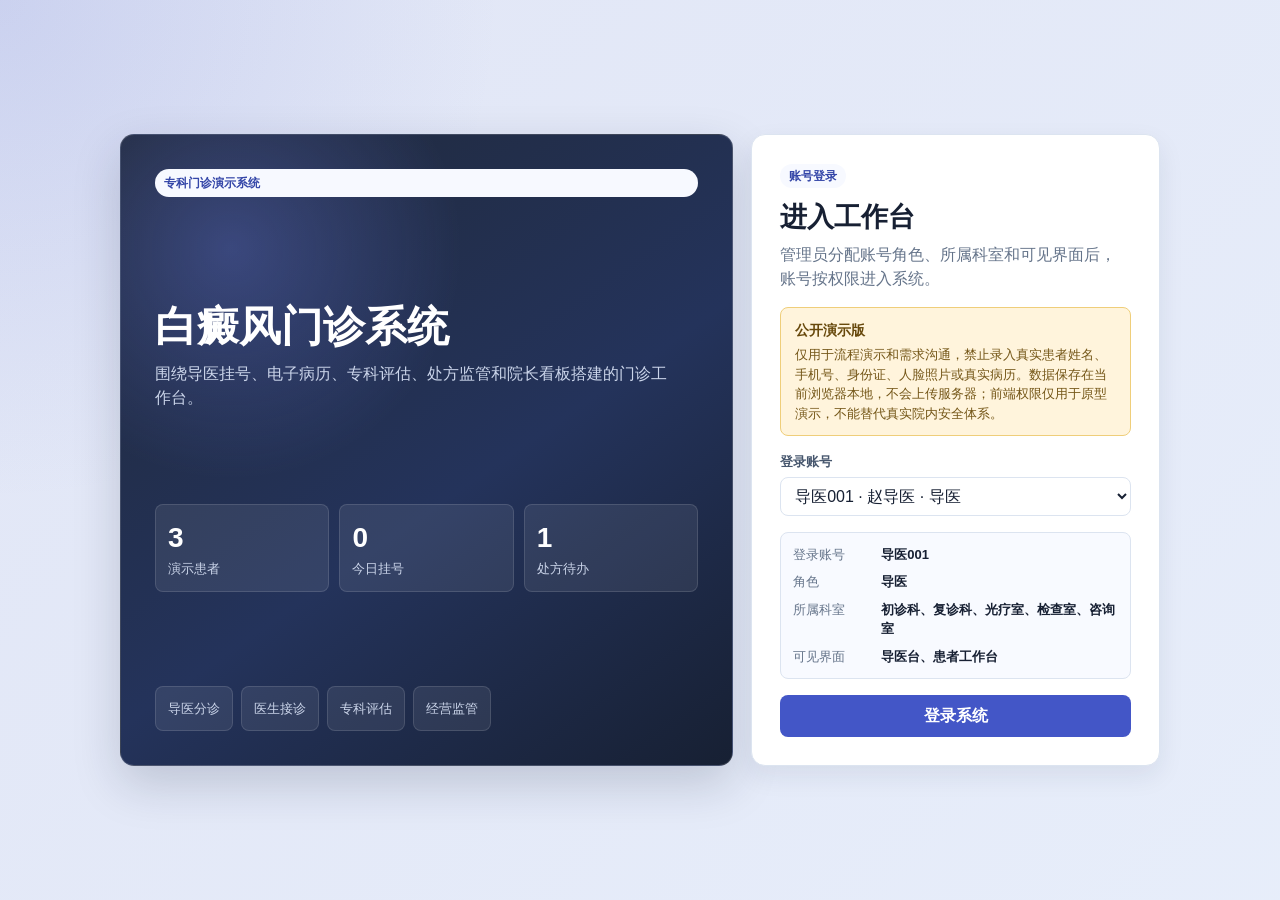
==== clinic-ai-workbench-github-pages/index.html @ c16e2f5a "门诊系统第二版" ====
<!doctype html>
<html lang="zh-CN">
  <head>
    <meta charset="UTF-8" />
    <meta name="viewport" content="width=device-width, initial-scale=1.0" />
    <meta name="robots" content="noindex, nofollow" />
    <meta name="description" content="白癜风门诊专病工作台公开演示版，仅用于流程演示和需求沟通。" />
    <link rel="icon" href="data:image/svg+xml,%3Csvg xmlns='http://www.w3.org/2000/svg' viewBox='0 0 64 64'%3E%3Crect width='64' height='64' rx='12' fill='%233854b8'/%3E%3Ctext x='32' y='40' text-anchor='middle' font-size='24' fill='white' font-family='Arial'%3E医%3C/text%3E%3C/svg%3E" />
    <title>白癜风门诊系统公开演示版</title>
    <link rel="stylesheet" href="./styles.css" />
  </head>
  <body>
    <div id="app" class="app-shell" aria-live="polite"></div>
    <script type="module" src="./app.js"></script>
  </body>
</html>
---- clinic-ai-workbench-github-pages/styles.css ----
﻿:root {
  --bg: #f3f6fb;
  --panel: #ffffff;
  --panel-soft: #f7f9ff;
  --surface: #f8faff;
  --surface-strong: #e8eef9;
  --line: #dce4f0;
  --line-strong: #c4d0e4;
  --text: #172033;
  --muted: #65748a;
  --muted-strong: #46566d;
  --teal: #4356c7;
  --teal-dark: #3446a8;
  --indigo: #2563eb;
  --green: #1f8a5f;
  --amber: #ad6813;
  --red: #c93636;
  --danger-soft: #fde8e8;
  --warning-soft: #fff4dc;
  --success-soft: #e8f7ef;
  --focus: rgba(67, 86, 199, 0.22);
  --drawer-bg: #1f2735;
  --drawer-bg-soft: #2b3446;
  --drawer-line: rgba(218, 226, 241, 0.16);
  --drawer-text: #f5f8ff;
  --drawer-muted: #b8c4d8;
  --radius: 8px;
  --shadow: 0 10px 26px rgba(25, 39, 62, 0.08);
  --shadow-raised: 0 18px 48px rgba(18, 30, 55, 0.18);
  --transition: 0.18s ease;
}

* {
  box-sizing: border-box;
}

body {
  margin: 0;
  background: var(--bg);
  color: var(--text);
  font-family: "Microsoft YaHei", "Segoe UI", Arial, sans-serif;
  line-height: 1.5;
  text-rendering: optimizeLegibility;
  -webkit-font-smoothing: antialiased;
}

button,
input,
select,
textarea {
  font: inherit;
}

button {
  border: 0;
  cursor: pointer;
  transition:
    background-color var(--transition),
    border-color var(--transition),
    color var(--transition),
    box-shadow var(--transition),
    transform var(--transition);
  touch-action: manipulation;
}

a,
button,
input,
select,
textarea {
  -webkit-tap-highlight-color: transparent;
}

button:focus-visible,
input:focus-visible,
select:focus-visible,
textarea:focus-visible {
  outline: 3px solid var(--focus);
  outline-offset: 2px;
}

.app-shell {
  --drawer-width: 292px;
  --patient-rail-width: 344px;
  min-height: 100vh;
  display: grid;
  grid-template-columns: var(--drawer-width) minmax(0, 1fr);
  transition: grid-template-columns 0.22s ease;
}

.app-shell.has-patient-rail {
  grid-template-columns: var(--drawer-width) minmax(0, 1fr) var(--patient-rail-width);
}

.drawer-collapsed {
  --drawer-width: 88px;
}

.settings-content-mode {
  background: #f4f6f9;
}

.settings-shell {
  --settings-drawer-width: 260px;
  grid-template-columns: 1fr;
}

.settings-shell.drawer-collapsed {
  --settings-drawer-width: 88px;
}

.login-shell {
  min-height: 100vh;
  display: block;
}

.login-page {
  min-height: 100vh;
  display: grid;
  place-items: center;
  padding: 32px;
  background:
    radial-gradient(circle at top left, rgba(67, 86, 199, 0.14), transparent 32%),
    linear-gradient(135deg, rgba(67, 86, 199, 0.1), rgba(37, 99, 235, 0.06)),
    var(--bg);
}

.login-stage {
  width: min(1040px, 100%);
  display: grid;
  grid-template-columns: minmax(0, 1.08fr) minmax(360px, 0.72fr);
  gap: 18px;
  align-items: stretch;
}

.login-visual-panel {
  min-height: 520px;
  display: grid;
  align-content: space-between;
  gap: 28px;
  border: 1px solid rgba(255, 255, 255, 0.16);
  border-radius: 14px;
  background:
    radial-gradient(circle at 18% 18%, rgba(116, 135, 255, 0.3), transparent 32%),
    linear-gradient(145deg, #20293a, #24335b 56%, #172033);
  color: #fff;
  box-shadow: var(--shadow-raised);
  padding: 34px;
  overflow: hidden;
}

.login-visual-panel h1 {
  margin: 12px 0 12px;
  font-size: 42px;
  line-height: 1.12;
}

.login-visual-panel p {
  max-width: 520px;
  margin: 0;
  color: #cbd5ea;
  font-size: 16px;
}

.login-metrics {
  display: grid;
  grid-template-columns: repeat(3, minmax(0, 1fr));
  gap: 10px;
}

.login-metrics div,
.login-flow-strip span {
  border: 1px solid rgba(255, 255, 255, 0.12);
  border-radius: var(--radius);
  background: rgba(255, 255, 255, 0.08);
  padding: 12px;
}

.login-metrics strong,
.login-metrics span {
  display: block;
}

.login-metrics strong {
  font-size: 28px;
}

.login-metrics span,
.login-flow-strip span {
  color: #cbd5ea;
  font-size: 13px;
}

.login-flow-strip {
  display: flex;
  flex-wrap: wrap;
  gap: 8px;
}

.login-card {
  width: 100%;
  background: var(--panel);
  border: 1px solid var(--line);
  border-radius: 14px;
  box-shadow: var(--shadow);
  padding: 28px;
  display: grid;
  gap: 16px;
  align-content: center;
}

.login-brand h1,
.login-brand h2 {
  margin: 10px 0 6px;
  font-size: 27px;
  letter-spacing: 0;
}

.login-brand p {
  margin: 0;
  color: var(--muted);
}

.login-preview {
  display: grid;
  gap: 8px;
  border: 1px solid var(--line);
  border-radius: var(--radius);
  background: var(--surface);
  padding: 12px;
}

.login-preview-row {
  display: grid;
  grid-template-columns: 78px minmax(0, 1fr);
  gap: 10px;
  font-size: 13px;
}

.login-preview-row span {
  color: var(--muted);
}

.login-button {
  justify-content: center;
  min-height: 44px;
}

.sidebar {
  border-right: 1px solid var(--drawer-line);
  background:
    linear-gradient(180deg, rgba(67, 86, 199, 0.22), transparent 28%),
    var(--drawer-bg);
  color: var(--drawer-text);
  min-height: 100vh;
  max-height: 100vh;
  padding: 16px;
  display: flex;
  flex-direction: column;
  gap: 14px;
  overflow: auto;
  position: sticky;
  top: 0;
}

.session-card {
  display: grid;
  grid-template-columns: 34px minmax(0, 1fr) auto;
  justify-content: stretch;
  align-items: center;
  gap: 10px;
  border: 1px solid var(--drawer-line);
  border-radius: var(--radius);
  background: rgba(255, 255, 255, 0.06);
  padding: 10px 12px;
}

.session-card strong,
.session-card span {
  display: block;
}

.session-card span {
  color: var(--drawer-muted);
  font-size: 12px;
  margin-top: 2px;
}

.brand {
  display: grid;
  grid-template-columns: 44px minmax(0, 1fr) auto;
  justify-content: stretch;
  gap: 12px;
  align-items: center;
  padding-bottom: 14px;
  border-bottom: 1px solid var(--drawer-line);
}

.brand h1 {
  margin: 0 0 4px;
  font-size: 22px;
  letter-spacing: 0;
}

.brand p,
.hint,
.empty {
  margin: 0;
  color: var(--muted);
  font-size: 13px;
}

.drawer-logo,
.drawer-menu-mark,
.settings-menu-mark {
  display: inline-flex;
  align-items: center;
  justify-content: center;
  width: 34px;
  height: 34px;
  border-radius: var(--radius);
  background: rgba(255, 255, 255, 0.1);
  color: var(--drawer-text);
  font-weight: 700;
  flex: 0 0 auto;
}

.drawer-logo {
  width: 44px;
  height: 44px;
  background: linear-gradient(135deg, var(--teal), var(--indigo));
  color: #fff;
  font-size: 14px;
}

.drawer-toggle {
  border: 1px solid var(--drawer-line);
  border-radius: var(--radius);
  background: rgba(255, 255, 255, 0.08);
  color: var(--drawer-text);
  padding: 7px 9px;
  white-space: nowrap;
}

.drawer-toggle:hover {
  background: rgba(255, 255, 255, 0.14);
}

.drawer-session .btn.ghost,
.app-drawer .btn.ghost {
  color: var(--drawer-text);
}

.drawer-panel {
  border: 1px solid var(--drawer-line);
  border-radius: var(--radius);
  background: rgba(255, 255, 255, 0.05);
  padding: 10px;
}

.drawer-panel .stat {
  border-color: var(--drawer-line);
  background: rgba(255, 255, 255, 0.06);
  color: #fff;
}

.drawer-panel .stat span {
  color: var(--drawer-muted);
}

.drawer-tools .input,
.drawer-tools .select {
  border-color: var(--drawer-line);
  background: rgba(10, 18, 32, 0.48);
  color: var(--drawer-text);
}

.drawer-tools .input::placeholder {
  color: var(--drawer-muted);
}

.badge {
  border-radius: 999px;
  background: var(--panel-soft);
  color: var(--teal-dark);
  padding: 5px 9px;
  font-size: 12px;
  white-space: nowrap;
  font-weight: 600;
}

.toolbar {
  display: grid;
  gap: 8px;
}

.patient-search-head {
  display: flex;
  align-items: center;
  justify-content: space-between;
  color: var(--text);
}

.patient-search-head span {
  color: var(--muted);
  font-size: 12px;
}

.patient-search-input {
  min-height: 42px;
}

.tag-filter-row {
  display: flex;
  gap: 6px;
  overflow-x: auto;
  padding-bottom: 2px;
}

.tag-chip {
  border: 1px solid var(--line);
  border-radius: 999px;
  background: var(--surface);
  color: var(--muted-strong);
  padding: 6px 10px;
  white-space: nowrap;
  font-size: 12px;
}

.tag-chip.active,
.tag-chip:hover {
  border-color: rgba(67, 86, 199, 0.42);
  background: #eef3ff;
  color: var(--teal-dark);
}

.patient-actions-row .btn {
  justify-content: center;
  min-height: 40px;
}

.modal-backdrop {
  position: fixed;
  inset: 0;
  z-index: 80;
  display: grid;
  place-items: center;
  overflow: auto;
  background: rgba(15, 24, 42, 0.54);
  padding: 24px 20px;
  backdrop-filter: blur(2px);
}

.patient-create-card {
  position: static;
  width: 100%;
  display: grid;
  gap: 10px;
  border: 1px solid var(--line);
  border-radius: var(--radius);
  background: #fff;
  box-shadow: none;
  padding: 12px;
}

.patient-create-modal .patient-create-card {
  width: min(560px, 100%);
  max-height: calc(100vh - 48px);
  overflow: auto;
  box-shadow: var(--shadow-raised);
  padding: 18px;
}

.crud-modal-backdrop {
  z-index: 90;
  align-items: start;
}

.crud-modal-card {
  width: min(920px, 100%);
  max-height: calc(100vh - 48px);
  display: grid;
  grid-template-rows: auto minmax(0, 1fr) auto;
  border: 1px solid var(--line);
  border-radius: var(--radius);
  background: #fff;
  box-shadow: var(--shadow-raised);
  overflow: hidden;
}

.crud-modal-head,
.crud-modal-footer {
  display: flex;
  justify-content: space-between;
  align-items: center;
  gap: 12px;
  padding: 14px 16px;
  background: var(--surface);
}

.crud-modal-head {
  border-bottom: 1px solid var(--line);
}

.crud-modal-head strong,
.crud-modal-head span {
  display: block;
}

.crud-modal-head strong {
  font-size: 18px;
}

.crud-modal-head span {
  color: var(--muted);
  font-size: 12px;
  margin-top: 2px;
}

.crud-modal-body {
  overflow: auto;
  padding: 16px;
}

.crud-modal-footer {
  justify-content: flex-end;
  border-top: 1px solid var(--line);
}

.modal-editor-card {
  border: 0;
  padding: 0;
  box-shadow: none;
}

.patient-create-head {
  display: flex;
  align-items: center;
  justify-content: space-between;
  gap: 12px;
  color: var(--text);
}

.patient-create-head span {
  display: block;
  margin-top: 2px;
  color: var(--muted);
  font-size: 12px;
}

.modal-close {
  border-radius: var(--radius);
  background: var(--surface-strong);
  color: var(--muted-strong);
  padding: 7px 10px;
  white-space: nowrap;
}

.modal-close:hover {
  background: #dfe7f6;
  color: var(--text);
}

.patient-create-card .input,
.patient-create-card .select {
  background: #fff;
  color: var(--text);
  border-color: var(--line);
}

.patient-create-card .input::placeholder {
  color: var(--muted);
}

.patient-create-grid {
  display: grid;
  grid-template-columns: repeat(2, minmax(0, 1fr));
  gap: 8px;
}

.patient-create-grid .full {
  grid-column: 1 / -1;
}

.input,
.select,
.textarea {
  width: 100%;
  border: 1px solid var(--line);
  border-radius: var(--radius);
  background: #fff;
  color: var(--text);
  min-height: 38px;
  padding: 9px 10px;
  outline: none;
  transition:
    border-color var(--transition),
    box-shadow var(--transition),
    background-color var(--transition);
}

.input:focus,
.select:focus,
.textarea:focus {
  border-color: var(--indigo);
  box-shadow: 0 0 0 3px var(--focus);
}

.textarea {
  min-height: 92px;
  resize: vertical;
}

.toolbar-row,
.button-row {
  display: flex;
  gap: 8px;
  flex-wrap: wrap;
  align-items: center;
}

.btn {
  border: 1px solid transparent;
  border-radius: var(--radius);
  min-height: 36px;
  padding: 8px 12px;
  color: var(--text);
  background: var(--surface-strong);
  display: inline-flex;
  align-items: center;
  justify-content: center;
  gap: 6px;
  font-weight: 600;
}

.btn.action-btn {
  justify-self: start;
  justify-content: center;
  min-width: 60px;
  width: auto;
  min-height: 34px;
  padding: 7px 12px;
  white-space: nowrap;
}

.btn.primary {
  background: var(--teal);
  color: #fff;
}

.btn.danger {
  background: var(--danger-soft);
  color: #9d2424;
}

.btn.ghost {
  background: transparent;
  color: var(--teal-dark);
  padding-left: 4px;
  padding-right: 4px;
}

.btn:hover {
  border-color: var(--line-strong);
  background: #dfe7f6;
}

.btn.primary:hover {
  background: var(--teal-dark);
  border-color: var(--teal-dark);
}

.btn.danger:hover {
  background: #fbd1d1;
  border-color: #f4bbbb;
}

.btn.ghost:hover {
  border-color: transparent;
  background: rgba(67, 86, 199, 0.08);
}

.btn:active {
  transform: translateY(1px);
}

.btn:disabled {
  cursor: not-allowed;
  opacity: 0.55;
}

.file-label {
  position: relative;
  overflow: hidden;
}

.file-label input {
  position: absolute;
  inset: 0;
  opacity: 0;
  cursor: pointer;
}

.stats-grid {
  display: grid;
  grid-template-columns: repeat(3, 1fr);
  gap: 8px;
}

.stat {
  background: var(--panel);
  border: 1px solid var(--line);
  border-radius: var(--radius);
  padding: 10px;
}

.stat strong {
  display: block;
  font-size: 20px;
}

.stat span {
  color: var(--muted);
  font-size: 12px;
}

.patient-list {
  display: grid;
  gap: 8px;
  overflow: auto;
  padding-right: 2px;
  flex: 1;
  min-height: 0;
}

.patient-card {
  width: 100%;
  text-align: left;
  display: grid;
  grid-template-columns: 38px minmax(0, 1fr) minmax(70px, auto);
  gap: 10px;
  align-items: center;
  background: #fff;
  border: 1px solid var(--line);
  border-radius: var(--radius);
  padding: 10px;
}

.patient-card.active {
  border-color: var(--teal);
  box-shadow: 0 0 0 3px rgba(67, 86, 199, 0.14);
}

.patient-card:hover {
  border-color: var(--line-strong);
  background: var(--surface);
}

.patient-card-avatar {
  display: inline-flex;
  align-items: center;
  justify-content: center;
  width: 36px;
  height: 36px;
  border-radius: 10px;
  background: #eef3ff;
  color: var(--teal-dark);
  font-weight: 700;
}

.patient-card-main,
.patient-card-side {
  min-width: 0;
}

.patient-card-main strong,
.mini-title {
  display: block;
  font-size: 15px;
}

.patient-card-main span {
  display: block;
  color: var(--muted);
  font-size: 12px;
  overflow: hidden;
  text-overflow: ellipsis;
}

.patient-card-tags {
  display: flex;
  gap: 5px;
  flex-wrap: wrap;
  margin-top: 5px;
}

.patient-card-tags em {
  border-radius: 999px;
  background: var(--panel-soft);
  color: var(--muted-strong);
  padding: 2px 6px;
  font-size: 11px;
  font-style: normal;
}

.patient-card-side {
  display: grid;
  gap: 3px;
  justify-items: end;
  color: #617087;
  font-size: 12px;
}

.patient-meta {
  display: flex;
  justify-content: space-between;
  gap: 10px;
  color: var(--muted);
  font-size: 12px;
  margin-top: 5px;
}

.workspace {
  min-width: 0;
  padding: 22px;
}

.workspace-hero {
  display: grid;
  grid-template-columns: minmax(0, 1fr) 270px;
  gap: 14px;
  align-items: stretch;
  margin-bottom: 16px;
}

.workspace-hero-main,
.workspace-hero-metrics,
.director-command-panel,
.settings-command-panel {
  border: 1px solid var(--line);
  border-radius: 14px;
  background: #fff;
  box-shadow: var(--shadow);
}

.workspace-hero-main {
  padding: 20px;
  background:
    linear-gradient(120deg, rgba(67, 86, 199, 0.08), transparent 46%),
    #fff;
}

.workspace-hero-main h2,
.director-command-panel h3,
.settings-command-panel h3 {
  margin: 4px 0 6px;
  font-size: 26px;
  line-height: 1.25;
}

.workspace-hero-main p {
  max-width: 780px;
  margin: 0;
  color: var(--muted);
}

.section-eyebrow {
  display: inline-flex;
  width: fit-content;
  border-radius: 999px;
  background: #edf2ff;
  color: var(--teal-dark);
  padding: 4px 9px;
  font-size: 12px;
  font-weight: 700;
}

.workspace-hero-tags {
  display: flex;
  flex-wrap: wrap;
  gap: 8px;
  margin-top: 14px;
}

.workspace-hero-tags span {
  border: 1px solid var(--line);
  border-radius: 999px;
  background: var(--surface);
  color: var(--muted-strong);
  padding: 5px 10px;
  font-size: 12px;
}

.workspace-hero-metrics {
  display: grid;
  grid-template-columns: 1fr;
  gap: 10px;
  border: 0;
  background: transparent;
  box-shadow: none;
}

.workspace-hero-metrics div {
  display: grid;
  grid-template-columns: 76px minmax(0, 1fr);
  align-content: center;
  align-items: center;
  gap: 6px;
  min-height: 62px;
  padding: 12px 14px;
  border: 1px solid var(--line);
  border-radius: 14px;
  background: #fff;
  box-shadow: var(--shadow);
}

.workspace-hero-metrics strong {
  display: block;
  font-size: 22px;
  color: var(--text);
  line-height: 1.1;
  overflow-wrap: anywhere;
}

.workspace-hero-metrics span {
  color: var(--muted);
  font-size: 12px;
}

.patient-rail {
  min-width: 0;
  min-height: 100vh;
  max-height: 100vh;
  overflow: auto;
  position: sticky;
  top: 0;
  display: grid;
  align-content: start;
  gap: 12px;
  border-left: 1px solid var(--line);
  background: #eef3fb;
  padding: 16px;
}

.patient-rail-card {
  border: 1px solid var(--line);
  border-radius: var(--radius);
  background: #fff;
  box-shadow: var(--shadow);
  padding: 12px;
}

.patient-rail .stats-grid {
  grid-template-columns: repeat(3, minmax(0, 1fr));
}

.patient-rail .stat {
  background: var(--surface);
  box-shadow: none;
}

.patient-rail .toolbar-row .btn,
.patient-rail .file-label {
  flex: 1 1 130px;
  justify-content: center;
}

.patient-rail .btn.ghost {
  color: var(--indigo);
}

.patient-rail .patient-list {
  flex: none;
  overflow: visible;
  min-height: 0;
  padding-right: 0;
}

.patient-rail .patient-card {
  background: #fff;
}

.patient-rail .patient-create-grid {
  grid-template-columns: 1fr;
}

.patient-rail .patient-create-grid .full {
  grid-column: auto;
}

.settings-workspace {
  padding: 0;
}

.drawer-collapsed .drawer-text,
.drawer-collapsed .drawer-panel,
.drawer-collapsed .drawer-tools,
.drawer-collapsed .app-drawer .patient-list,
.drawer-collapsed .toast,
.drawer-collapsed .settings-console-switcher > span {
  display: none !important;
}

.drawer-collapsed .app-drawer,
.drawer-collapsed .settings-console-sidebar {
  align-items: center;
  padding-left: 10px;
  padding-right: 10px;
}

.drawer-collapsed .drawer-brand,
.drawer-collapsed .settings-console-brand,
.drawer-collapsed .drawer-session,
.drawer-collapsed .drawer-nav-item,
.drawer-collapsed .settings-menu-item {
  grid-template-columns: 1fr;
  justify-items: center;
}

.drawer-collapsed .drawer-brand,
.drawer-collapsed .drawer-session {
  width: 100%;
}

.drawer-collapsed .drawer-logo {
  width: 42px;
  height: 42px;
}

.drawer-collapsed .drawer-toggle {
  width: 54px;
  padding: 6px 4px;
  font-size: 12px;
}

.drawer-collapsed .module-nav,
.drawer-collapsed .settings-console-menu,
.drawer-collapsed .settings-console-switcher {
  width: 100%;
}

.topbar {
  display: grid;
  grid-template-columns: minmax(0, 1.4fr) minmax(260px, 0.6fr);
  gap: 14px;
  margin-bottom: 14px;
}

.panel {
  background: var(--panel);
  border: 1px solid var(--line);
  border-radius: var(--radius);
  box-shadow: var(--shadow);
}

.panel-inner {
  padding: 16px;
}

.patient-title {
  display: flex;
  flex-wrap: wrap;
  justify-content: space-between;
  gap: 10px;
  align-items: flex-start;
}

.patient-title h2 {
  margin: 0 0 6px;
  font-size: 24px;
}

.risk-card {
  background: linear-gradient(135deg, #ffffff, #eef3ff);
}

.risk-grid {
  display: grid;
  grid-template-columns: repeat(3, 1fr);
  gap: 10px;
}

.risk-number {
  font-size: 28px;
  font-weight: 700;
}

.risk-label {
  color: var(--muted);
  font-size: 12px;
}

.risk-high {
  color: var(--red);
}

.risk-mid {
  color: var(--amber);
}

.risk-low {
  color: var(--green);
}

.tabs {
  display: flex;
  gap: 8px;
  flex-wrap: wrap;
  margin-bottom: 14px;
}

.tab {
  border: 1px solid transparent;
  border-radius: var(--radius);
  padding: 10px 12px;
  background: var(--surface-strong);
  color: var(--text);
  font-weight: 600;
}

.tab.active {
  background: var(--teal);
  color: #fff;
}

.tab:hover {
  border-color: var(--line-strong);
  background: #dfe7f6;
}

.content-grid {
  display: grid;
  grid-template-columns: minmax(0, 1fr) 310px;
  gap: 14px;
}

.content-grid.specialty-tab-layout {
  grid-template-columns: 1fr;
}

.specialty-tab-layout .side-stack {
  grid-template-columns: repeat(3, minmax(0, 1fr));
}

.form-grid {
  display: grid;
  grid-template-columns: repeat(2, minmax(0, 1fr));
  gap: 12px;
}

.form-grid.one {
  grid-template-columns: 1fr;
}

.field {
  display: grid;
  gap: 5px;
}

.field label {
  color: var(--muted-strong);
  font-size: 13px;
  font-weight: 600;
}

.entry-card {
  border: 1px solid var(--line);
  border-radius: var(--radius);
  padding: 12px;
  display: grid;
  gap: 10px;
  background: #fff;
}

.entry-card + .entry-card {
  margin-top: 10px;
}

.entry-head {
  display: flex;
  justify-content: space-between;
  align-items: center;
  gap: 10px;
}

.crud-summary-list {
  display: grid;
  gap: 10px;
  margin-top: 10px;
}

.crud-summary-card {
  display: grid;
  grid-template-columns: minmax(0, 1fr) auto auto;
  gap: 10px;
  align-items: center;
  border: 1px solid var(--line);
  border-radius: var(--radius);
  background: #fff;
  padding: 12px;
}

.crud-summary-card:hover {
  border-color: var(--line-strong);
  background: var(--surface);
}

.crud-summary-card strong,
.crud-summary-card span {
  display: block;
  min-width: 0;
  overflow-wrap: anywhere;
}

.crud-summary-card > div:first-child span {
  margin-top: 3px;
  color: var(--muted);
  font-size: 12px;
}

.crud-summary-card .button-row {
  justify-content: flex-end;
}

.crud-detail-grid {
  display: grid;
  grid-template-columns: repeat(2, minmax(0, 1fr));
  gap: 10px;
  margin-top: 10px;
}

.detail-item {
  border: 1px solid var(--line);
  border-radius: var(--radius);
  background: var(--surface);
  padding: 10px;
}

.detail-item span,
.detail-item strong {
  display: block;
}

.detail-item span {
  color: var(--muted);
  font-size: 12px;
}

.detail-item strong {
  margin-top: 3px;
  font-size: 14px;
}

.side-stack {
  display: grid;
  gap: 14px;
}

.ai-list {
  display: grid;
  gap: 10px;
  margin: 0;
  padding: 0;
  list-style: none;
}

.ai-list li {
  border-left: 4px solid var(--teal);
  background: #f7f9ff;
  border-radius: 6px;
  padding: 9px 10px;
}

.factor {
  display: grid;
  gap: 6px;
}

.factor-bar {
  height: 8px;
  border-radius: 999px;
  background: #edf2fb;
  overflow: hidden;
}

.factor-bar span {
  display: block;
  height: 100%;
  background: var(--teal);
}

.script-box,
.summary-box {
  white-space: pre-wrap;
  background: var(--surface);
  border: 1px solid var(--line);
  border-radius: var(--radius);
  padding: 12px;
}

.toast {
  min-height: 20px;
  color: var(--indigo);
  font-size: 13px;
}

.privacy {
  border: 1px solid #f0d6a3;
  background: var(--warning-soft);
  border-radius: var(--radius);
  padding: 10px 12px;
  color: #6b4b17;
  font-size: 13px;
}

.record-management,
.record-photo-section,
.template-section,
.version-section {
  display: grid;
  gap: 12px;
  margin-bottom: 18px;
}

.record-photo-section {
  border: 1px solid var(--line);
  border-radius: var(--radius);
  background: #fff;
  padding: 14px;
}

.record-photo-section .entry-head {
  align-items: flex-start;
}

.record-photo-upload {
  display: grid;
  gap: 12px;
  border: 1px solid var(--line);
  border-radius: var(--radius);
  background: var(--surface);
  padding: 12px;
}

.record-photo-history {
  display: grid;
  grid-template-columns: repeat(auto-fit, minmax(240px, 1fr));
  gap: 10px;
}

.record-photo-card {
  display: grid;
  grid-template-columns: 82px minmax(0, 1fr);
  gap: 10px;
  align-items: start;
  border: 1px solid var(--line);
  border-radius: var(--radius);
  background: #fff;
  padding: 10px;
  min-width: 0;
}

.record-photo-card img,
.photo-entry-preview img {
  width: 100%;
  height: 82px;
  object-fit: cover;
  border-radius: 6px;
  border: 1px solid var(--line);
  background: #f4f7fb;
}

.record-photo-card strong,
.record-photo-card p,
.record-photo-card span {
  display: block;
  min-width: 0;
  overflow-wrap: anywhere;
}

.record-photo-card p {
  margin: 5px 0;
  color: var(--muted);
  font-size: 13px;
}

.record-photo-card span {
  color: var(--muted);
  font-size: 12px;
}

.photo-placeholder {
  display: grid;
  place-items: center;
  height: 82px;
  border: 1px dashed var(--line);
  border-radius: 6px;
  background: var(--surface);
  color: var(--muted);
  font-size: 12px;
}

.photo-entry-preview {
  margin: 0;
}

.photo-entry-preview img {
  height: 220px;
  object-fit: contain;
}

.specialty-workbench {
  display: grid;
  gap: 14px;
}

.specialty-head {
  align-items: flex-start;
}

.specialty-metrics {
  display: grid;
  grid-template-columns: repeat(6, minmax(0, 1fr));
  gap: 8px;
}

.specialty-card {
  border: 1px solid var(--line);
  border-radius: var(--radius);
  background: #fff;
  padding: 14px;
  display: grid;
  gap: 12px;
}

.specialty-card h4 {
  margin: 0 0 4px;
  font-size: 16px;
}

.specialty-grid {
  display: grid;
  grid-template-columns: minmax(320px, 0.82fr) minmax(0, 1.18fr);
  gap: 14px;
}

.body-map-layout {
  display: grid;
  grid-template-columns: 210px minmax(0, 1fr);
  gap: 14px;
  align-items: stretch;
}

.body-map-figure {
  position: relative;
  min-height: 360px;
  border: 1px solid var(--line);
  border-radius: var(--radius);
  background: linear-gradient(180deg, #f8faff, #edf2fb);
  overflow: hidden;
}

.body-silhouette {
  position: absolute;
  inset: 24px 58px 24px;
  border-radius: 42px 42px 34px 34px;
  background: linear-gradient(180deg, #dfe8f6, #cdd8ea);
  opacity: 0.72;
}

.body-silhouette::before,
.body-silhouette::after {
  content: "";
  position: absolute;
  left: 50%;
  transform: translateX(-50%);
  background: #dfe8f6;
}

.body-silhouette::before {
  top: -28px;
  width: 54px;
  height: 54px;
  border-radius: 50%;
}

.body-silhouette::after {
  bottom: -62px;
  width: 118px;
  height: 82px;
  border-radius: 0 0 48px 48px;
}

.body-region {
  position: absolute;
  z-index: 2;
  display: grid;
  place-items: center;
  gap: 2px;
  width: 62px;
  min-height: 52px;
  border: 1px solid #cbd8ec;
  border-radius: var(--radius);
  background: rgba(255, 255, 255, 0.92);
  color: var(--text);
  box-shadow: 0 8px 20px rgba(29, 49, 55, 0.08);
}

.body-region strong {
  font-size: 17px;
  color: var(--teal-dark);
}

.body-region span {
  font-size: 12px;
}

.body-region.active {
  border-color: var(--teal);
  background: #edf2ff;
}

.body-region:disabled {
  cursor: default;
  opacity: 0.75;
}

.region-face {
  top: 18px;
  left: 74px;
}

.region-headNeck {
  top: 76px;
  left: 74px;
}

.region-trunk {
  top: 144px;
  left: 74px;
}

.region-upperLimbs {
  top: 134px;
  left: 12px;
}

.region-hands {
  top: 212px;
  left: 10px;
}

.region-lowerLimbs {
  top: 236px;
  left: 74px;
}

.region-feet {
  top: 294px;
  left: 74px;
}

.body-map-legend {
  display: grid;
  align-content: start;
  gap: 8px;
}

.body-map-legend div {
  border: 1px solid var(--line);
  border-radius: var(--radius);
  background: var(--surface);
  padding: 9px 10px;
}

.body-map-legend strong,
.body-map-legend span {
  display: block;
}

.body-map-legend span {
  color: var(--muted);
  font-size: 12px;
  margin-top: 2px;
}

.vasi-table th,
.vasi-table td {
  vertical-align: middle;
}

.vasi-table {
  min-width: 760px;
}

.compact-input {
  min-width: 92px;
  padding: 7px 8px;
}

.photo-compare-selects,
.photo-compare-grid {
  display: grid;
  grid-template-columns: repeat(2, minmax(0, 1fr));
  gap: 12px;
}

.compare-photo {
  border: 1px solid var(--line);
  border-radius: var(--radius);
  background: var(--surface);
  padding: 10px;
  display: grid;
  gap: 8px;
}

.compare-photo img {
  width: 100%;
  aspect-ratio: 4 / 3;
  object-fit: cover;
  border-radius: var(--radius);
  border: 1px solid var(--line);
  background: #fff;
}

.compare-photo p {
  margin: 0;
}

.photo-placeholder.large {
  min-height: 180px;
}

.phototherapy-entry .textarea {
  min-height: 74px;
}

.trend-board {
  display: grid;
  gap: 8px;
}

.trend-point {
  display: grid;
  grid-template-columns: 96px 120px minmax(0, 1fr) minmax(120px, 0.45fr);
  gap: 10px;
  align-items: center;
  border: 1px solid var(--line);
  border-radius: var(--radius);
  background: var(--surface);
  padding: 9px 10px;
}

.trend-point span,
.trend-point em {
  color: var(--muted);
  font-size: 12px;
  font-style: normal;
}

.trend-bar {
  height: 12px;
  border-radius: 999px;
  background: #e8eef7;
  overflow: hidden;
}

.trend-bar i {
  display: block;
  height: 100%;
  border-radius: inherit;
  background: linear-gradient(90deg, var(--teal), var(--indigo));
}

.record-status-grid {
  display: grid;
  grid-template-columns: repeat(4, minmax(0, 1fr));
  gap: 10px;
}

.record-status-card {
  border: 1px solid var(--line);
  border-radius: var(--radius);
  background: var(--surface);
  padding: 12px;
}

.record-status-card span {
  display: block;
  color: var(--muted);
  font-size: 12px;
}

.record-status-card strong {
  display: block;
  margin-top: 4px;
  font-size: 18px;
}

.record-meta {
  display: flex;
  flex-wrap: wrap;
  gap: 8px;
  color: var(--muted);
  font-size: 12px;
}

.record-meta span {
  border-radius: 999px;
  background: var(--panel-soft);
  padding: 5px 9px;
}

.quality-box,
.ai-confirm-box {
  display: grid;
  grid-template-columns: minmax(0, 1fr) minmax(0, 1fr);
  gap: 12px;
  border: 1px solid #f0d6a3;
  background: var(--warning-soft);
  border-radius: var(--radius);
  padding: 12px;
}

.ai-confirm-box {
  grid-template-columns: minmax(0, 1fr) auto;
  align-items: center;
  margin-bottom: 14px;
}

.quality-box.pass {
  border-color: #b9dfc8;
  background: var(--success-soft);
}

.quality-box p,
.ai-confirm-box p {
  margin: 4px 0 0;
  color: var(--muted);
  font-size: 13px;
}

.version-card {
  border: 1px solid var(--line);
  border-radius: var(--radius);
  background: #fff;
  padding: 10px 12px;
}

.version-card span {
  display: block;
  color: var(--muted);
  font-size: 12px;
  margin-top: 4px;
}

.version-card p {
  margin: 4px 0 0;
  color: var(--muted);
  font-size: 13px;
}

.module-nav {
  display: grid;
  grid-template-columns: 1fr;
  gap: 8px;
}

.drawer-nav-group {
  display: grid;
  gap: 6px;
}

.module-btn {
  display: grid;
  grid-template-columns: 34px minmax(0, 1fr);
  align-items: center;
  gap: 10px;
  border: 1px solid transparent;
  border-radius: var(--radius);
  background: transparent;
  color: var(--drawer-text);
  padding: 11px 10px;
  text-align: left;
}

.drawer-nav-group .module-btn {
  grid-template-columns: 34px minmax(0, 1fr) auto;
}

.drawer-chevron {
  color: var(--drawer-muted);
  font-size: 12px;
}

.module-btn.active {
  border-color: rgba(255, 255, 255, 0.12);
  background: rgba(255, 255, 255, 0.12);
  color: #fff;
  box-shadow: inset 4px 0 0 #788bff;
}

.module-btn:hover {
  background: rgba(255, 255, 255, 0.1);
}

.settings-subnav {
  display: grid;
  gap: 6px;
  padding-left: 44px;
  padding-bottom: 4px;
}

.settings-subnav-item {
  width: 100%;
  border: 1px solid var(--drawer-line);
  border-radius: var(--radius);
  background: rgba(10, 18, 32, 0.32);
  color: var(--drawer-text);
  padding: 9px 10px;
  text-align: left;
}

.settings-subnav-item:hover,
.settings-subnav-item.active {
  border-color: rgba(120, 139, 255, 0.5);
  background: rgba(255, 255, 255, 0.12);
  color: #fff;
}

.drawer-collapsed .drawer-nav-group .module-btn {
  grid-template-columns: 1fr;
}

.drawer-collapsed .settings-subnav {
  display: none;
}

.compact {
  gap: 6px;
}

.page-head {
  display: flex;
  justify-content: space-between;
  align-items: flex-start;
  gap: 16px;
  margin-bottom: 14px;
}

.page-head h2 {
  margin: 0 0 4px;
  font-size: 26px;
  letter-spacing: 0;
}

.settings-page-head {
  align-items: center;
  min-height: 64px;
  border: 1px solid var(--line);
  border-radius: var(--radius);
  background: #fff;
  padding: 16px 18px;
  box-shadow: var(--shadow);
}

.settings-page-head .btn {
  min-width: 96px;
  white-space: nowrap;
}

.wide-first {
  grid-template-columns: minmax(0, 1fr) 360px;
  margin-bottom: 14px;
}

.guide-command-strip {
  display: grid;
  grid-template-columns: repeat(4, minmax(0, 1fr));
  gap: 12px;
  margin-bottom: 14px;
}

.guide-command-strip article {
  border: 1px solid var(--line);
  border-radius: 14px;
  background: #fff;
  box-shadow: var(--shadow);
  padding: 16px;
}

.guide-command-strip span,
.guide-command-strip strong {
  display: block;
}

.guide-command-strip span {
  color: var(--muted);
  font-size: 12px;
}

.guide-command-strip strong {
  margin-top: 4px;
  font-size: 26px;
  line-height: 1.1;
}

.guide-layout {
  grid-template-columns: minmax(0, 1fr) 340px;
  margin-bottom: 14px;
}

.guide-register-panel {
  border-radius: 14px;
}

.guide-register-panel .button-row {
  gap: 10px;
  align-items: center;
}

.guide-register-panel .button-row .btn.primary {
  min-height: 34px;
  padding: 7px 14px;
  border-radius: 8px;
  font-size: 14px;
  line-height: 1.2;
  box-shadow: 0 6px 14px rgba(67, 86, 199, 0.16);
  flex: 0 0 auto;
}

.guide-register-panel .button-row .hint {
  min-width: 0;
  color: var(--muted-strong);
}

.guide-side {
  gap: 12px;
}

.guide-routing-card {
  background:
    linear-gradient(135deg, rgba(67, 86, 199, 0.08), transparent 55%),
    #fff;
}

.flow-rail {
  display: grid;
  gap: 8px;
  margin-top: 12px;
}

.flow-rail span {
  position: relative;
  display: block;
  border: 1px solid var(--line);
  border-radius: var(--radius);
  background: var(--surface);
  padding: 10px 12px 10px 34px;
  font-weight: 700;
}

.flow-rail span::before {
  content: "";
  position: absolute;
  left: 13px;
  top: 50%;
  width: 8px;
  height: 8px;
  border-radius: 999px;
  background: var(--teal);
  transform: translateY(-50%);
}

.top-gap {
  margin-top: 12px;
}

.textarea.short {
  min-height: 68px;
}

.small-select {
  max-width: 180px;
}

.queue-list,
.settings-list,
.audit-list {
  display: grid;
  gap: 10px;
}

.queue-card,
.settings-row,
.audit-item {
  border: 1px solid var(--line);
  border-radius: var(--radius);
  background: #fff;
  padding: 12px;
}

.queue-card:hover,
.settings-row:hover,
.audit-item:hover {
  border-color: var(--line-strong);
  background: var(--surface);
}

.queue-card {
  display: grid;
  grid-template-columns: minmax(180px, 1fr) minmax(280px, 1.1fr) auto;
  gap: 12px;
  align-items: center;
}

.queue-controls {
  display: grid;
  grid-template-columns: minmax(120px, 1fr) minmax(120px, 1fr) auto;
  gap: 8px;
  align-items: center;
}

.status-pill {
  display: inline-flex;
  align-items: center;
  justify-content: center;
  justify-self: start;
  width: fit-content;
  min-height: 28px;
  border-radius: 999px;
  background: #e5f4f8;
  color: #075f7a;
  padding: 4px 9px;
  font-size: 12px;
  font-weight: 700;
  white-space: nowrap;
}

.status-pill.warning {
  background: var(--warning-soft);
  color: #9a5a00;
}

.status-pill.saved {
  background: var(--success-soft);
  color: #226340;
}

.status-pill.muted {
  background: #eef3f2;
  color: var(--muted);
}

.permission-box {
  border: 1px solid #eed3d3;
  background: var(--danger-soft);
  color: #7c2b2b;
  border-radius: var(--radius);
  padding: 14px;
}

.flow-list {
  margin: 10px 0 0;
  padding-left: 18px;
  color: var(--muted);
  font-size: 13px;
}

.director-stats {
  grid-template-columns: repeat(6, minmax(0, 1fr));
  margin-bottom: 14px;
}

.director-command-panel,
.settings-command-panel {
  display: grid;
  grid-template-columns: minmax(0, 1fr) auto;
  gap: 16px;
  align-items: center;
  padding: 18px;
  margin-bottom: 14px;
}

.director-command-panel p,
.settings-command-panel p {
  margin: 0;
}

.director-command-panel .dashboard-filters {
  margin-bottom: 0;
}

.kpi-board .stat {
  border-radius: 14px;
  padding: 14px;
}

.kpi-board .kpi-primary {
  background:
    linear-gradient(135deg, rgba(67, 86, 199, 0.14), transparent),
    #fff;
  border-color: rgba(67, 86, 199, 0.26);
}

.dashboard-filters {
  margin-bottom: 14px;
}

.dashboard-filters .select {
  max-width: 260px;
}

.dashboard-grid {
  display: grid;
  grid-template-columns: repeat(2, minmax(0, 1fr));
  gap: 14px;
  margin-bottom: 14px;
}

.table-wrap {
  overflow: auto;
}

.data-table {
  width: 100%;
  border-collapse: collapse;
  min-width: 560px;
  font-size: 13px;
}

.data-table th,
.data-table td {
  border-bottom: 1px solid var(--line);
  padding: 10px 9px;
  text-align: left;
  vertical-align: top;
}

.data-table th {
  color: var(--muted-strong);
  font-weight: 600;
  background: var(--surface);
}

.data-table tbody tr:hover td {
  background: #f7f9ff;
}

.settings-console {
  display: grid;
  grid-template-columns: var(--settings-drawer-width) minmax(0, 1fr);
  min-height: 100vh;
  overflow: hidden;
  border: 0;
  border-radius: 0;
  background: var(--bg);
}

.settings-console-sidebar {
  display: grid;
  grid-template-rows: auto minmax(0, 1fr) auto;
  gap: 18px;
  background:
    linear-gradient(180deg, rgba(67, 86, 199, 0.22), transparent 28%),
    var(--drawer-bg);
  color: var(--drawer-text);
  padding: 16px 0;
}

.settings-console-brand {
  display: grid;
  grid-template-columns: 44px minmax(0, 1fr) auto;
  gap: 12px;
  align-items: center;
  padding: 0 16px 16px;
  border-bottom: 1px solid var(--drawer-line);
}

.settings-console-brand strong {
  display: block;
  font-size: 18px;
}

.settings-console-brand .drawer-text span {
  display: block;
  margin-top: 6px;
  color: var(--drawer-muted);
  font-size: 12px;
}

.settings-console-menu {
  display: grid;
  align-content: start;
  gap: 6px;
}

.settings-console-switcher {
  display: grid;
  align-content: end;
  gap: 6px;
  padding-top: 18px;
  border-top: 1px solid var(--drawer-line);
}

.settings-console-switcher > span {
  padding: 0 22px 4px;
  color: var(--drawer-muted);
  font-size: 12px;
}

.settings-menu-item {
  display: grid;
  grid-template-columns: 34px minmax(0, 1fr);
  gap: 10px;
  width: 100%;
  border: 0;
  border-left: 4px solid transparent;
  background: transparent;
  color: var(--drawer-text);
  padding: 13px 18px;
  text-align: left;
  cursor: pointer;
}

.settings-menu-item:hover,
.settings-menu-item.active {
  border-left-color: #788bff;
  background: rgba(255, 255, 255, 0.12);
  color: #fff;
}

.settings-menu-item strong,
.settings-menu-item small {
  display: block;
}

.settings-menu-item.compact {
  padding-top: 10px;
  padding-bottom: 10px;
}

.settings-menu-item small {
  margin-top: 3px;
  color: var(--drawer-muted);
  font-size: 12px;
  line-height: 1.4;
}

.settings-menu-mark {
  display: inline-flex;
  align-items: center;
  justify-content: center;
  width: 34px;
  height: 34px;
  border-radius: 8px;
  background: rgba(255, 255, 255, 0.1);
  font-weight: 700;
}

.settings-console-main {
  display: grid;
  align-content: start;
  gap: 18px;
  min-width: 0;
  padding: 22px 28px;
}

.settings-console-header {
  display: flex;
  align-items: center;
  justify-content: space-between;
  gap: 16px;
  min-height: 64px;
  border: 1px solid var(--line);
  border-radius: var(--radius);
  background: #fff;
  padding: 16px 18px;
  box-shadow: var(--shadow);
}

.settings-console-header h2 {
  margin-bottom: 4px;
}

.settings-console-header .btn {
  min-width: 96px;
  white-space: nowrap;
}

.settings-content-panel {
  border: 1px solid var(--line);
  border-radius: var(--radius);
  background: #fff;
  padding: 16px;
  box-shadow: var(--shadow);
}

.settings-command-panel {
  grid-template-columns: minmax(0, 1fr) auto auto;
}

.settings-section-switch {
  display: inline-flex;
  gap: 6px;
  border: 1px solid var(--line);
  border-radius: 999px;
  background: var(--surface);
  padding: 4px;
}

.settings-quick-tab {
  border-radius: 999px;
  background: transparent;
  color: var(--muted-strong);
  padding: 7px 12px;
  font-weight: 700;
  white-space: nowrap;
}

.settings-quick-tab.active,
.settings-quick-tab:hover {
  background: var(--teal);
  color: #fff;
}

.settings-command-action {
  display: flex;
  justify-content: flex-end;
}

.settings-row {
  display: grid;
  grid-template-columns: minmax(160px, 1fr) minmax(110px, 0.7fr) auto auto;
  gap: 10px;
  align-items: center;
}

.settings-row.department-row {
  grid-template-columns: minmax(180px, 1fr) auto minmax(160px, 0.7fr) auto auto auto;
}

.department-usage {
  min-width: 0;
  font-size: 12px;
  overflow: hidden;
  text-overflow: ellipsis;
  white-space: nowrap;
}

.user-permission-list,
.account-management {
  display: grid;
  gap: 14px;
}

.account-title-row,
.account-toolbar {
  display: flex;
  align-items: flex-start;
  justify-content: space-between;
  gap: 12px;
}

.account-title-row h3 {
  margin-bottom: 4px;
}

.account-title-row .btn {
  min-width: 92px;
  white-space: nowrap;
}

.account-toolbar {
  align-items: center;
}

.account-toolbar .input {
  min-width: min(100%, 340px);
}

.account-table-wrap {
  border: 1px solid var(--line);
  border-radius: var(--radius);
  background: #fff;
  overflow: auto;
}

.account-table {
  min-width: 0;
  width: 100%;
  table-layout: fixed;
  font-size: 12px;
}

.account-table th,
.account-table td {
  padding: 8px 6px;
  word-break: break-word;
}

.account-table .btn {
  padding: 7px 9px;
  white-space: nowrap;
}

.account-table .btn.action-btn {
  min-width: 56px;
  padding-left: 10px;
  padding-right: 10px;
}

.account-table .status-pill {
  min-height: 26px;
  padding: 3px 8px;
}

.account-table tr.selected td {
  background: #eef3ff;
}

.account-table tr.dirty td {
  box-shadow: inset 3px 0 0 var(--amber);
}

.account-table td:last-child,
.account-table th:last-child {
  text-align: right;
}

.empty-table-cell,
.account-empty {
  padding: 16px;
  text-align: center;
}

.user-permission-card {
  border: 1px solid var(--line);
  border-radius: var(--radius);
  background: #fff;
  padding: 12px;
  display: grid;
  gap: 12px;
}

.user-permission-card.dirty {
  border-color: #e0b067;
  background: #fffaf0;
}

.user-permission-card.new-account-card {
  border-color: #8cc7d7;
  background: #f4fbfd;
}

.role-card {
  border: 1px solid var(--line);
  border-radius: var(--radius);
  background: #fff;
  padding: 12px;
  display: grid;
  gap: 12px;
}

.role-table-wrap {
  overflow-x: auto;
}

.role-table {
  min-width: 820px;
}

.role-editor-card {
  margin-top: 0;
  background: var(--surface);
}

.role-card-head {
  display: flex;
  justify-content: space-between;
  gap: 12px;
  align-items: end;
}

.role-name-field {
  flex: 1 1 260px;
}

.role-card-actions {
  display: flex;
  gap: 8px;
  align-items: center;
  justify-content: flex-end;
  flex-wrap: wrap;
}

.role-permission-grid {
  grid-template-columns: repeat(3, minmax(0, 1fr));
}

.user-permission-head {
  display: flex;
  justify-content: space-between;
  align-items: flex-start;
  gap: 10px;
}

.user-permission-head span {
  display: block;
  margin-top: 3px;
  color: var(--muted);
  font-size: 12px;
}

.permission-picker {
  display: grid;
  gap: 8px;
}

.checkbox-grid {
  display: grid;
  grid-template-columns: repeat(2, minmax(0, 1fr));
  gap: 8px;
}

.check-item {
  display: flex;
  align-items: center;
  gap: 7px;
  border: 1px solid var(--line);
  border-radius: var(--radius);
  padding: 8px 9px;
  background: var(--surface);
  font-size: 13px;
}

.check-item:hover {
  border-color: var(--line-strong);
  background: #eef7f4;
}

.check-item input {
  width: 16px;
  height: 16px;
}

.rule-grid {
  display: grid;
  grid-template-columns: repeat(3, minmax(0, 1fr));
  gap: 12px;
}

.rule-grid > div {
  border-left: 4px solid var(--teal);
  background: var(--surface);
  border-radius: 6px;
  padding: 10px;
}

.rule-grid p,
.audit-item p {
  margin: 4px 0 0;
  color: var(--muted);
  font-size: 13px;
}

.audit-item span {
  display: block;
  margin-top: 4px;
  color: var(--muted);
  font-size: 12px;
}

.panel .stats-grid .stat {
  box-shadow: none;
  background: var(--surface);
}

.input::placeholder,
.textarea::placeholder {
  color: #8aa0a3;
}

.btn:disabled:hover {
  border-color: transparent;
  background: var(--surface-strong);
  transform: none;
}

.btn.primary:disabled:hover {
  background: var(--teal);
}

.btn.danger:disabled:hover {
  background: var(--danger-soft);
}

.app-drawer .btn.ghost:hover,
.drawer-session .btn.ghost:hover {
  background: rgba(255, 255, 255, 0.1);
}

.table-wrap {
  border: 1px solid var(--line);
  border-radius: var(--radius);
  background: #fff;
}

.table-wrap .data-table tr:last-child td {
  border-bottom: 0;
}

.status-pill::before {
  content: "";
  width: 6px;
  height: 6px;
  border-radius: 999px;
  background: currentColor;
  opacity: 0.72;
  margin-right: 6px;
}

.drawer-nav-item,
.settings-menu-item,
.patient-card,
.crud-summary-card,
.queue-card,
.settings-row,
.audit-item,
.check-item {
  transition:
    background-color var(--transition),
    border-color var(--transition),
    box-shadow var(--transition),
    color var(--transition);
}

@media (prefers-reduced-motion: reduce) {
  *,
  *::before,
  *::after {
    scroll-behavior: auto !important;
    transition-duration: 0.01ms !important;
    animation-duration: 0.01ms !important;
    animation-iteration-count: 1 !important;
  }
}

@media (max-width: 980px) {
  .login-stage,
  .app-shell,
  .app-shell.has-patient-rail,
  .workspace-hero,
  .guide-layout,
  .topbar,
  .content-grid,
  .wide-first,
  .specialty-grid,
  .body-map-layout,
  .photo-compare-selects,
  .photo-compare-grid,
  .dashboard-grid {
    grid-template-columns: 1fr;
  }

  .login-visual-panel {
    min-height: auto;
  }

  .guide-command-strip {
    grid-template-columns: repeat(2, minmax(0, 1fr));
  }

  .workspace-hero-metrics {
    grid-template-columns: repeat(3, minmax(0, 1fr));
  }

  .workspace-hero-metrics div {
    border: 1px solid var(--line);
  }

  .director-command-panel,
  .settings-command-panel {
    grid-template-columns: 1fr;
    align-items: stretch;
  }

  .settings-section-switch {
    justify-content: space-between;
    overflow-x: auto;
  }

  .queue-card {
    grid-template-columns: 1fr;
  }

  .director-stats {
    grid-template-columns: repeat(2, minmax(0, 1fr));
  }

  .specialty-metrics {
    grid-template-columns: repeat(3, minmax(0, 1fr));
  }

  .body-map-figure {
    max-width: 260px;
  }

  .trend-point {
    grid-template-columns: 92px minmax(0, 1fr);
  }

  .trend-point em {
    grid-column: 1 / -1;
  }

  .sidebar {
    min-height: auto;
    max-height: none;
    position: static;
    border-right: 0;
    border-bottom: 1px solid var(--line);
  }

  .patient-rail {
    min-height: auto;
    max-height: none;
    position: static;
    border-left: 0;
    border-top: 1px solid var(--line);
  }

  .login-page {
    align-items: start;
  }

  .patient-list {
    max-height: 320px;
  }

  .settings-console {
    grid-template-columns: 1fr;
  }

  .settings-console-sidebar {
    grid-template-rows: auto auto;
  }

  .settings-console-menu {
    grid-template-columns: repeat(3, minmax(0, 1fr));
    padding: 0 12px;
  }

  .settings-menu-item {
    border-left: 0;
    border-bottom: 3px solid transparent;
    border-radius: 8px;
    padding: 12px;
  }

  .settings-menu-item:hover,
  .settings-menu-item.active {
    border-left-color: transparent;
    border-bottom-color: #788bff;
  }
}

@media (max-width: 640px) {
  .modal-backdrop {
    padding: 14px;
  }

  .login-page {
    padding: 14px;
  }

  .login-visual-panel,
  .login-card {
    border-radius: 12px;
    padding: 18px;
  }

  .login-visual-panel h1 {
    font-size: 30px;
  }

  .login-metrics,
  .workspace-hero-metrics,
  .guide-command-strip {
    grid-template-columns: 1fr;
  }

  .workspace-hero-main,
  .workspace-hero-metrics,
  .director-command-panel,
  .settings-command-panel {
    border-radius: 12px;
  }

  .workspace-hero-metrics div {
    min-height: 84px;
    border: 1px solid var(--line);
  }

  .workspace-hero-main h2,
  .director-command-panel h3,
  .settings-command-panel h3 {
    font-size: 22px;
  }

  .workspace,
  .sidebar {
    padding: 14px;
  }

  .settings-workspace {
    padding: 0;
  }

  .form-grid,
  .risk-grid,
  .stats-grid,
  .director-stats,
  .module-nav,
  .queue-controls,
  .settings-row,
  .settings-row.department-row,
  .rule-grid,
  .record-status-grid,
  .quality-box,
  .ai-confirm-box,
  .specialty-metrics,
  .photo-compare-selects,
  .photo-compare-grid,
  .crud-summary-card,
  .crud-detail-grid,
  .checkbox-grid,
  .role-permission-grid {
    grid-template-columns: 1fr;
  }

  .trend-point {
    grid-template-columns: 1fr;
  }

  .patient-title h2 {
    font-size: 20px;
  }

  .account-title-row,
  .account-toolbar,
  .role-card-head {
    align-items: stretch;
    flex-direction: column;
  }

  .account-title-row .btn,
  .account-toolbar .input,
  .settings-console-header .btn,
  .settings-page-head .btn {
    width: 100%;
  }

  .settings-console-header,
  .settings-page-head,
  .settings-menu-item {
    grid-template-columns: 1fr;
  }

  .settings-console-header,
  .settings-page-head {
    align-items: stretch;
    flex-direction: column;
  }

  .settings-console-main {
    padding: 14px;
  }

  .patient-create-card {
    width: auto;
  }

  .btn,
  .input,
  .select {
    min-height: 44px;
  }

  .btn.action-btn {
    min-height: 40px;
  }

  .patient-card {
    grid-template-columns: 36px minmax(0, 1fr);
  }

  .patient-card-side {
    grid-column: 2;
    justify-items: start;
  }

  .crud-modal-card,
  .patient-create-modal .patient-create-card {
    max-height: calc(100dvh - 28px);
  }

  .crud-modal-head,
  .crud-modal-footer {
    align-items: stretch;
    flex-direction: column;
  }

  .crud-modal-footer .btn {
    width: 100%;
  }
}
.public-demo-notice {
  border: 1px solid #efce7a;
  background: var(--warning-soft);
  color: #67480b;
  border-radius: var(--radius);
  padding: 12px 14px;
  margin: 0 0 16px;
  display: grid;
  gap: 4px;
}

.public-demo-notice.compact {
  margin: 0;
}

.public-demo-notice strong {
  font-size: 14px;
}

.public-demo-notice p {
  margin: 0;
  font-size: 13px;
  color: #745617;
}
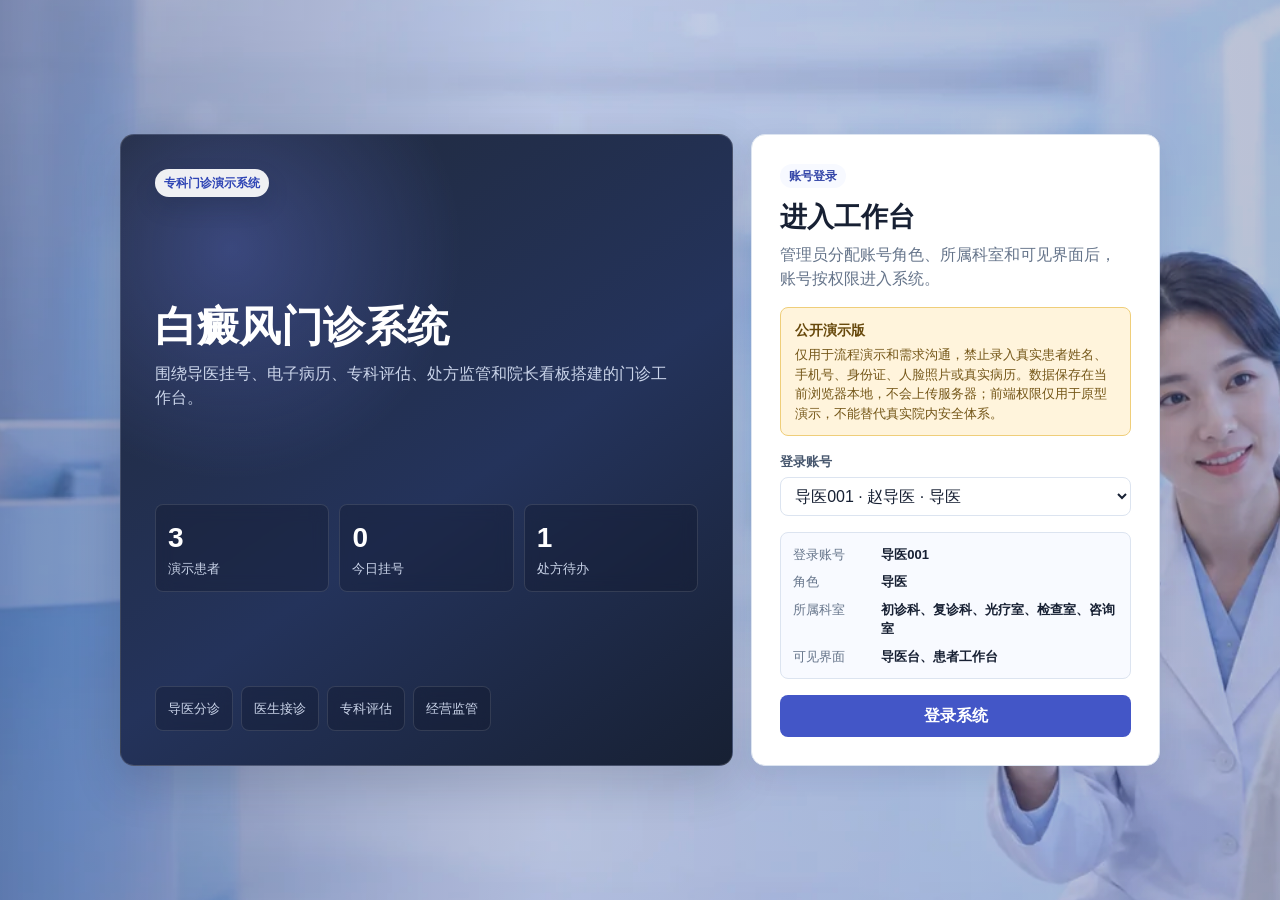
==== commit 6b495168: "Add files via upload" ====
--- a/clinic-ai-workbench-github-pages/index.html
+++ b/clinic-ai-workbench-github-pages/index.html
@@ -7,6 +7,7 @@
     <meta name="description" content="白癜风门诊专病工作台公开演示版，仅用于流程演示和需求沟通。" />
     <link rel="icon" href="data:image/svg+xml,%3Csvg xmlns='http://www.w3.org/2000/svg' viewBox='0 0 64 64'%3E%3Crect width='64' height='64' rx='12' fill='%233854b8'/%3E%3Ctext x='32' y='40' text-anchor='middle' font-size='24' fill='white' font-family='Arial'%3E医%3C/text%3E%3C/svg%3E" />
     <title>白癜风门诊系统公开演示版</title>
+    <link rel="preload" as="image" href="./assets/login-cover-service.webp" />
     <link rel="stylesheet" href="./styles.css" />
   </head>
   <body>
--- a/clinic-ai-workbench-github-pages/styles.css
+++ b/clinic-ai-workbench-github-pages/styles.css
@@ -119,10 +119,35 @@
   display: grid;
   place-items: center;
   padding: 32px;
+  position: relative;
+  overflow: hidden;
   background:
-    radial-gradient(circle at top left, rgba(67, 86, 199, 0.14), transparent 32%),
-    linear-gradient(135deg, rgba(67, 86, 199, 0.1), rgba(37, 99, 235, 0.06)),
-    var(--bg);
+    radial-gradient(circle at 16% 20%, rgba(84, 112, 229, 0.2), transparent 34%),
+    radial-gradient(circle at 88% 18%, rgba(43, 76, 155, 0.22), transparent 32%),
+    linear-gradient(135deg, #dce7f8 0%, #9fb4e4 48%, #536fb2 100%);
+}
+
+.login-page::before {
+  content: "";
+  position: absolute;
+  inset: 0;
+  background-image: url("./assets/login-cover-service.webp");
+  background-position: 36% center;
+  background-repeat: no-repeat;
+  background-size: max(100vw, 238vh) auto;
+  filter: saturate(1.14) contrast(1.06);
+  opacity: 0.92;
+  pointer-events: none;
+}
+
+.login-page::after {
+  content: "";
+  position: absolute;
+  inset: 0;
+  background:
+    linear-gradient(90deg, rgba(44, 62, 122, 0.48) 0%, rgba(88, 109, 173, 0.28) 43%, rgba(35, 54, 116, 0.28) 100%),
+    radial-gradient(circle at 50% 50%, rgba(235, 241, 255, 0.2), transparent 36%);
+  pointer-events: none;
 }
 
 .login-stage {
@@ -131,6 +156,8 @@
   grid-template-columns: minmax(0, 1.08fr) minmax(360px, 0.72fr);
   gap: 18px;
   align-items: stretch;
+  position: relative;
+  z-index: 1;
 }
 
 .login-visual-panel {
@@ -149,6 +176,14 @@
   overflow: hidden;
 }
 
+.login-visual-panel .badge {
+  width: max-content;
+  background: rgba(255, 255, 255, 0.92);
+  color: #2f45b5;
+  font-weight: 700;
+  box-shadow: 0 10px 22px rgba(15, 23, 42, 0.16);
+}
+
 .login-visual-panel h1 {
   margin: 12px 0 12px;
   font-size: 42px;
@@ -172,8 +207,9 @@
 .login-flow-strip span {
   border: 1px solid rgba(255, 255, 255, 0.12);
   border-radius: var(--radius);
-  background: rgba(255, 255, 255, 0.08);
+  background: rgba(15, 23, 42, 0.34);
   padding: 12px;
+  backdrop-filter: blur(8px);
 }
 
 .login-metrics strong,
@@ -1914,9 +1950,23 @@
   border-radius: 14px;
 }
 
+.guide-register-panel .panel-inner {
+  padding-bottom: 22px;
+}
+
+.guide-register-panel .field.top-gap {
+  margin-bottom: 14px;
+}
+
+.guide-register-panel .textarea.short {
+  display: block;
+}
+
 .guide-register-panel .button-row {
   gap: 10px;
   align-items: center;
+  padding-top: 2px;
+  padding-bottom: 2px;
 }
 
 .guide-register-panel .button-row .btn.primary {
@@ -2772,6 +2822,18 @@
 
   .login-page {
     padding: 14px;
+  }
+
+  .login-page::before {
+    background-position: center;
+    background-size: cover;
+    opacity: 0.6;
+  }
+
+  .login-page::after {
+    background:
+      linear-gradient(180deg, rgba(32, 49, 104, 0.64), rgba(115, 135, 197, 0.48)),
+      radial-gradient(circle at 50% 18%, rgba(235, 241, 255, 0.26), transparent 30%);
   }
 
   .login-visual-panel,
